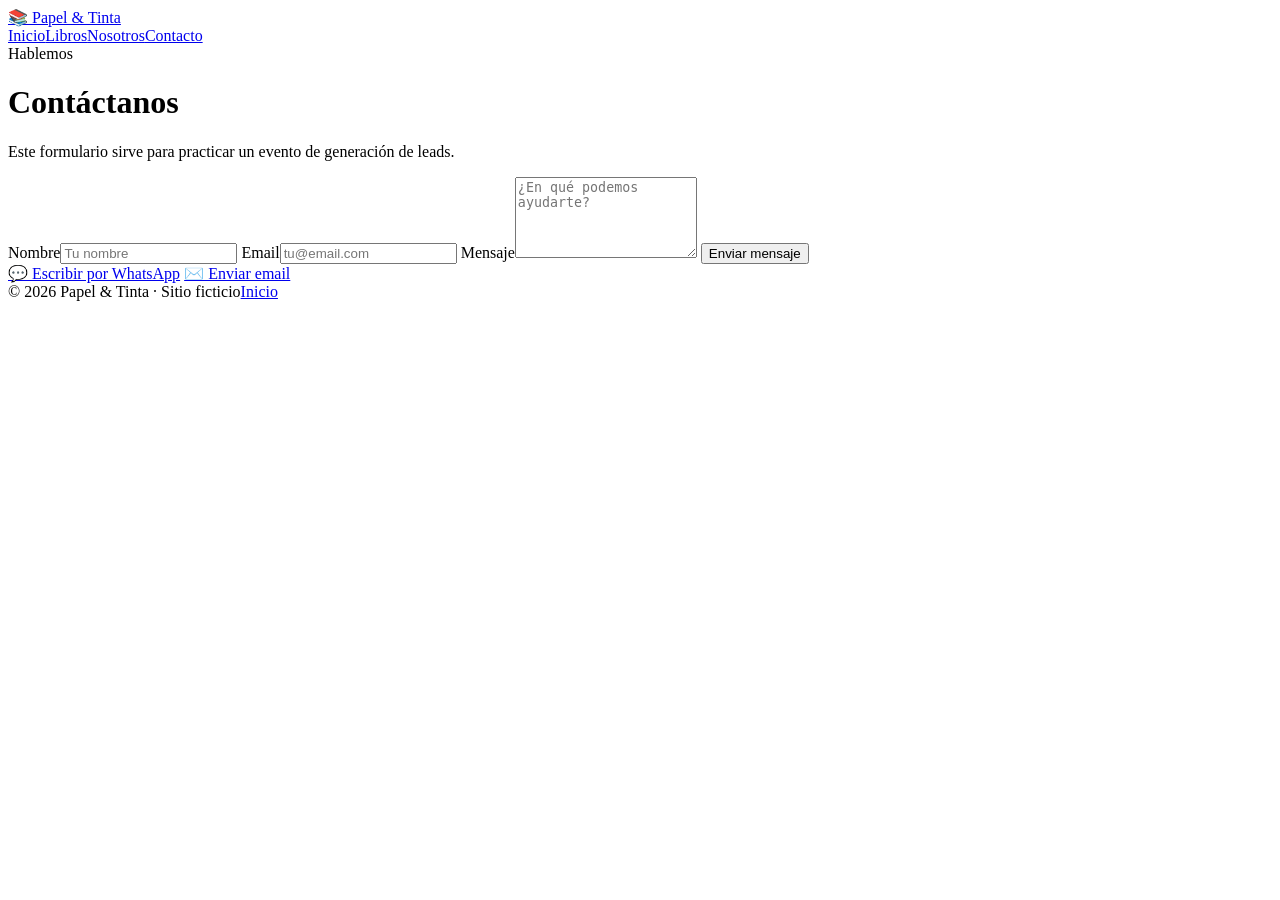
==== contacto.html @ ae21c4cb "Add files via upload web" ====
<!DOCTYPE html>
<html lang="es">
<head>
  <meta charset="UTF-8"><meta name="viewport" content="width=device-width, initial-scale=1.0">
  <title>Contacto | Papel & Tinta</title><link rel="stylesheet" href="css/style.css">
</head>
<body>
<header class="site-header"><nav class="nav container">
<a class="logo" href="index.html">📚 Papel & Tinta</a>
<div class="nav-links"><a href="index.html">Inicio</a><a href="productos.html">Libros</a><a href="nosotros.html">Nosotros</a><a class="active" href="contacto.html">Contacto</a></div>
</nav></header>
<main class="section">
<div class="container narrow">
<div class="section-title left"><span>Hablemos</span><h1>Contáctanos</h1><p>Este formulario sirve para practicar un evento de generación de leads.</p></div>
<form id="contact-form" class="contact-form">
<label>Nombre<input type="text" name="nombre" required placeholder="Tu nombre"></label>
<label>Email<input type="email" name="email" required placeholder="tu@email.com"></label>
<label>Mensaje<textarea name="mensaje" rows="5" required placeholder="¿En qué podemos ayudarte?"></textarea></label>
<button class="btn primary" type="submit" id="btn-enviar-formulario">Enviar mensaje</button>
</form>
<div id="form-success" class="success" hidden>¡Mensaje enviado! (Simulación para el taller.)</div>
<div class="contact-options">
<a href="https://wa.me/51999999991" target="_blank" rel="noopener" id="btn-whatsapp" class="option">💬 Escribir por WhatsApp</a>
<a href="mailto:contacto@papelytinta.test" id="btn-email" class="option">✉️ Enviar email</a>
</div>
</div>
</main>
<footer><div class="container footer-content"><span>© 2026 Papel & Tinta · Sitio ficticio</span><a href="index.html">Inicio</a></div></footer>
<script src="js/main.js"></script>
</body>
</html>
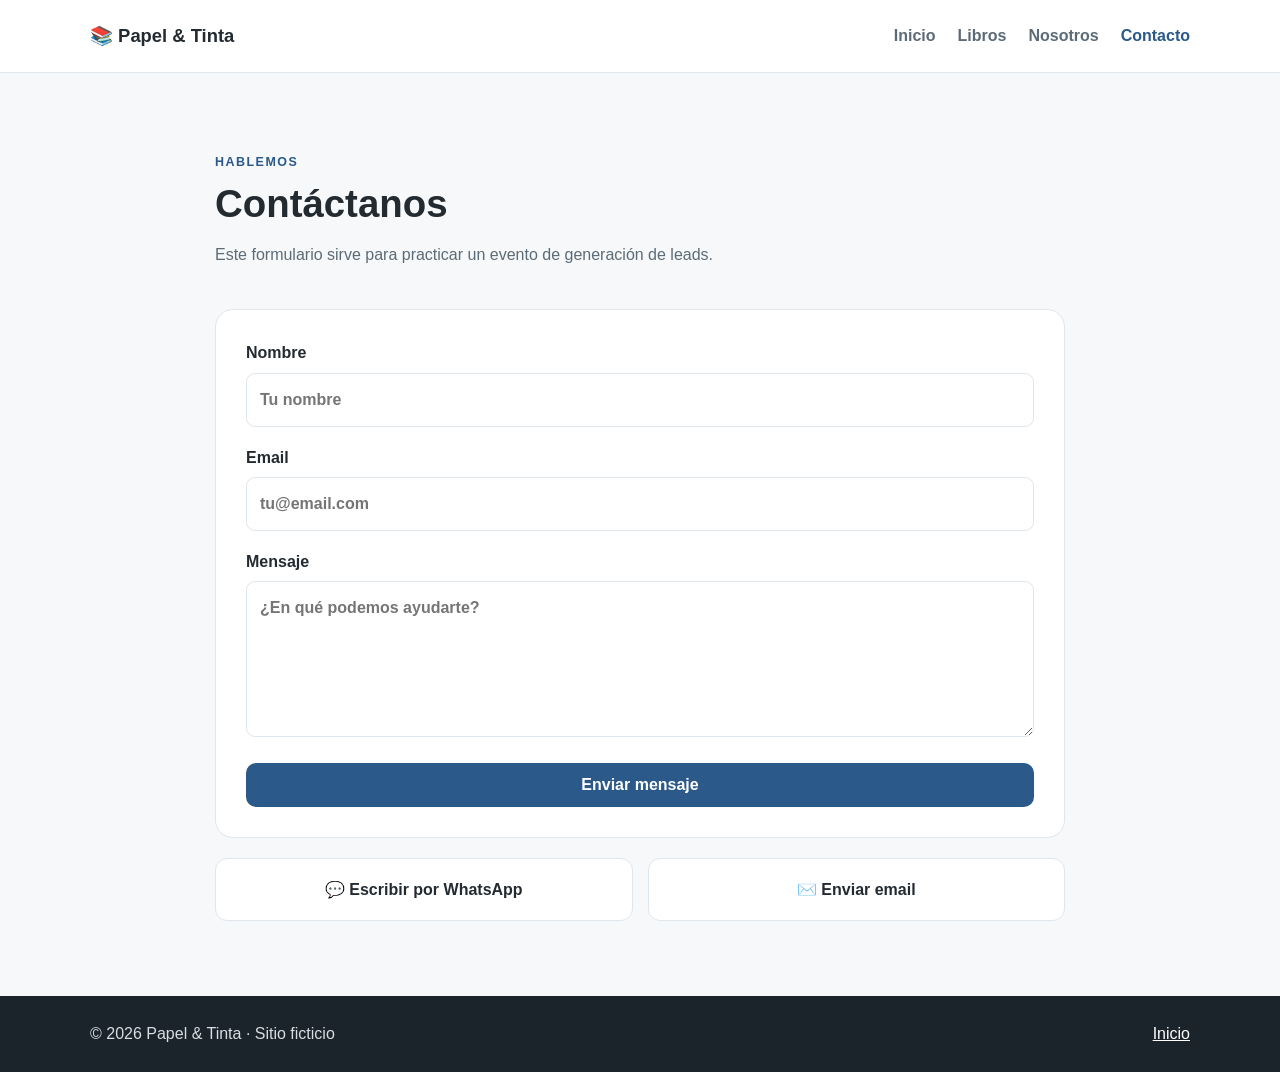
==== commit 4999791b: "Integrate Google Analytics in contacto.html Added Google Analytics tracking script to the contact pa" ====
--- a/contacto.html
+++ b/contacto.html
@@ -3,6 +3,15 @@
 <head>
   <meta charset="UTF-8"><meta name="viewport" content="width=device-width, initial-scale=1.0">
   <title>Contacto | Papel & Tinta</title><link rel="stylesheet" href="css/style.css">
+  <!-- Google tag (gtag.js) -->
+<script async src="https://www.googletagmanager.com/gtag/js?id=G-SN4YZCFENQ"></script>
+<script>
+  window.dataLayer = window.dataLayer || [];
+  function gtag(){dataLayer.push(arguments);}
+  gtag('js', new Date());
+
+  gtag('config', 'G-SN4YZCFENQ');
+</script>
 </head>
 <body>
 <header class="site-header"><nav class="nav container">
@@ -28,4 +37,4 @@
 <footer><div class="container footer-content"><span>© 2026 Papel & Tinta · Sitio ficticio</span><a href="index.html">Inicio</a></div></footer>
 <script src="js/main.js"></script>
 </body>
-</html>+</html>
--- a/css/style.css
+++ b/css/style.css
@@ -0,0 +1 @@
+*{box-sizing:border-box}html{scroll-behavior:smooth}body{margin:0;font-family:Arial,Helvetica,sans-serif;color:#232a30;background:#f6f8fa;line-height:1.6}.container{width:min(1100px,92%);margin:auto}.narrow{max-width:850px}.site-header{background:#fff;border-bottom:1px solid #dfe6ec;position:sticky;top:0;z-index:10}.nav{min-height:72px;display:flex;align-items:center;justify-content:space-between;gap:20px}.logo{font-weight:800;font-size:1.15rem;color:#232a30;text-decoration:none}.nav-links{display:flex;gap:22px}.nav-links a{color:#5c6b76;text-decoration:none;font-weight:600}.nav-links a:hover,.nav-links .active{color:#2b5a8a}.hero{background:linear-gradient(135deg,#eef2f6,#f6f8fa);padding:90px 0}.hero-content{display:grid;grid-template-columns:1.5fr 1fr;gap:60px;align-items:center}.badge,.section-title span,.tag{font-size:.78rem;font-weight:800;letter-spacing:.12em;text-transform:uppercase;color:#2b5a8a}.hero h1{font-size:clamp(2.5rem,6vw,4.7rem);line-height:1.05;margin:16px 0}.hero p{font-size:1.15rem;max-width:650px;color:#5c6b76}.actions{display:flex;gap:14px;flex-wrap:wrap;margin-top:28px}.btn{display:inline-block;border:0;border-radius:10px;padding:13px 20px;font-weight:800;text-decoration:none;cursor:pointer;font-size:1rem}.primary{background:#2b5a8a;color:#fff}.primary:hover{background:#1f4569}.secondary{background:#fff;color:#1f4569;border:1px solid #dfe6ec}.light{background:#fff;color:#1f4569}.coffee-card{background:#ffffff;border-radius:22px;padding:40px;text-align:center;box-shadow:0 18px 50px rgba(20,20,20,.12)}.coffee-icon{font-size:5rem}.coffee-card h2{margin:5px 0}.coffee-card strong{display:block;margin-top:18px;font-size:1.5rem}.section{padding:75px 0}.section-title{text-align:center;margin-bottom:42px}.section-title.left{text-align:left}.section-title h1,.section-title h2{font-size:2.4rem;line-height:1.15;margin:8px 0}.section-title p{color:#5c6b76}.grid{display:grid;gap:24px}.three{grid-template-columns:repeat(3,1fr)}.feature,.product-card,.story,.contact-form{background:#ffffff;border:1px solid #dfe6ec;border-radius:18px}.feature{padding:28px}.feature-icon{font-size:2rem}.feature h3{margin-bottom:5px}.product-card{overflow:hidden}.product-image{height:180px;background:#eef2f6;display:flex;align-items:center;justify-content:center;font-size:5rem}.product-body{padding:24px}.product-body h2{font-size:1.25rem;margin:8px 0}.product-body p{color:#5c6b76}.price{font-size:1.5rem;font-weight:800;margin:15px 0}.product-btn{width:100%}.message{margin-top:25px;padding:15px;border-radius:10px;background:#eef2f6;display:none}.message.show{display:block}.cta{padding:65px 0;text-align:center;background:#2b5a8a;color:#fff}.cta h2{font-size:2.3rem;margin:0 0 8px}.cta p{margin-bottom:25px}.story{padding:32px;font-size:1.08rem}.stats{display:grid;grid-template-columns:repeat(3,1fr);gap:15px;margin-top:30px}.stats div{background:#eef2f6;border-radius:12px;padding:20px;text-align:center}.stats strong,.stats span{display:block}.stats strong{font-size:1.8rem}.contact-form{padding:30px;display:grid;gap:18px}.contact-form label{font-weight:700}.contact-form input,.contact-form textarea{width:100%;margin-top:7px;padding:13px;border:1px solid #dfe6ec;border-radius:9px;font:inherit}.success{margin-top:20px;background:#e7f3e8;padding:15px;border-radius:10px;color:#286238}.contact-options{display:grid;grid-template-columns:1fr 1fr;gap:15px;margin-top:20px}.option{background:#ffffff;border:1px solid #dfe6ec;border-radius:12px;padding:18px;text-decoration:none;color:#232a30;text-align:center;font-weight:700}footer{background:#1b232b;color:#d8dee3;padding:25px 0}.footer-content{display:flex;justify-content:space-between;gap:15px}.footer-content a{color:#fff}@media(max-width:750px){.hero-content,.three{grid-template-columns:1fr}.nav{flex-direction:column;padding:15px 0}.nav-links{flex-wrap:wrap;justify-content:center;gap:12px}.hero{padding:55px 0}.contact-options,.stats{grid-template-columns:1fr}.footer-content{flex-direction:column}}
